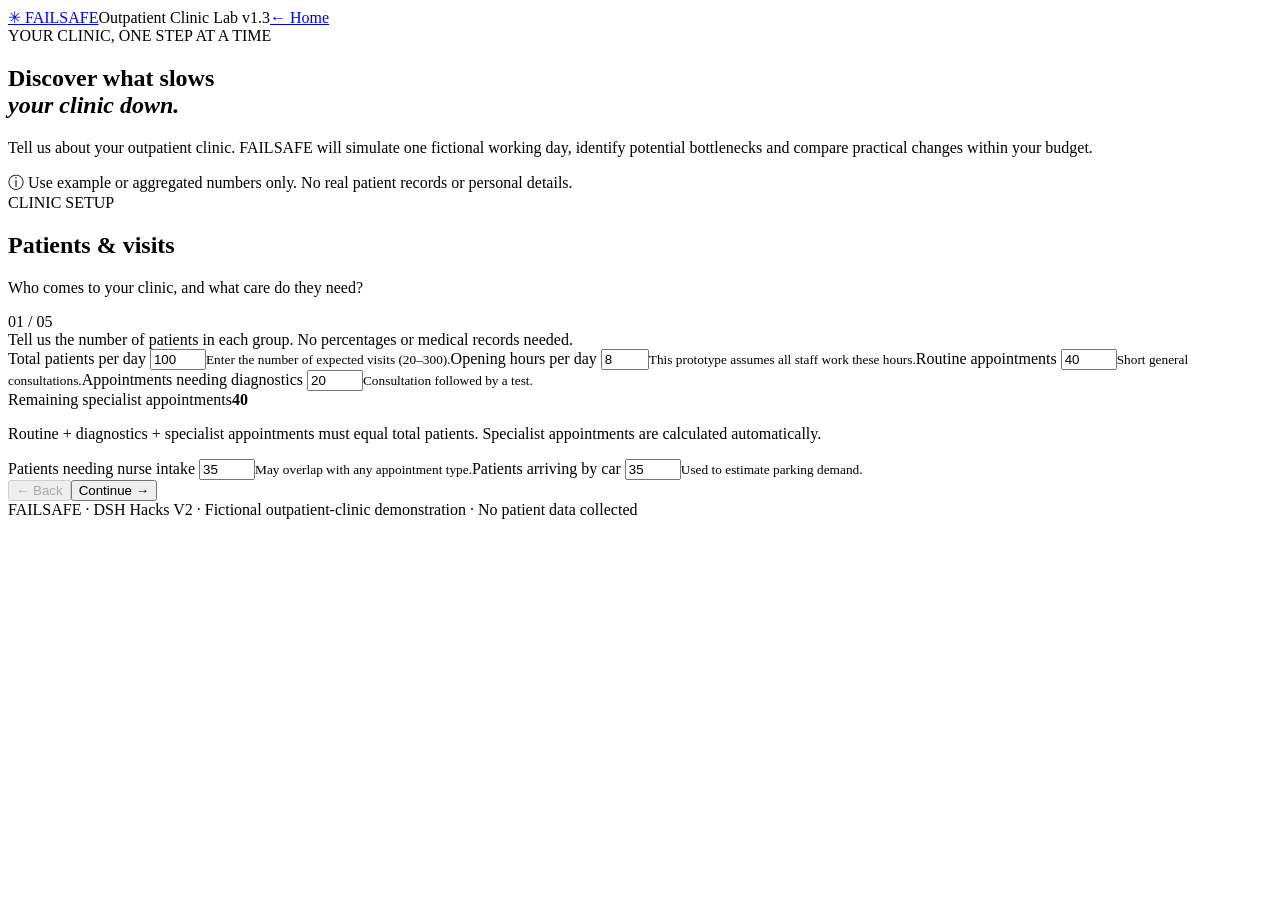
==== FAILSAFE_v0.8_Deploy/outpatient.html @ 7820ec5d "Add files via upload" ====
<!doctype html><html lang="en"><head><meta charset="utf-8"><meta name="viewport" content="width=device-width,initial-scale=1"><meta name="theme-color" content="#f6f7f3"><title>FAILSAFE — Outpatient Clinic Lab</title><link rel="icon" href="assets/favicon.svg"><link rel="stylesheet" href="assets/outpatient.css"></head><body>
<div class="orb orb-a"></div><div class="orb orb-b"></div>
<header class="top glass"><a class="brand" href="index.html"><span class="brand-icon">✳</span> FAILSAFE</a><span class="top-label">Outpatient Clinic Lab <span class="smallpill">v1.3</span></span><a class="back" href="index.html">← Home</a></header>
<main class="layout">
<section class="intro"><div class="eyebrow">YOUR CLINIC, ONE STEP AT A TIME</div><h1>Discover what slows<br><em>your clinic down.</em></h1><p>Tell us about your outpatient clinic. FAILSAFE will simulate one fictional working day, identify potential bottlenecks and compare practical changes within your budget.</p><div class="notice"><span>ⓘ</span> Use example or aggregated numbers only. No real patient records or personal details.</div></section>
<section class="wizard glass" aria-label="Clinic configuration"><div class="wizard-top"><div><span class="micro">CLINIC SETUP</span><h2 id="step-title">Patients & visits</h2><p id="step-sub">Who comes to your clinic, and what care do they need?</p></div><span id="step-count" class="count">01 / 05</span></div><div class="progress" id="progress"></div><form id="clinic-form" novalidate>
<div class="step" data-step="0"><div class="hint">Tell us the number of patients in each group. No percentages or medical records needed.</div><div class="fields two"><label>Total patients per day <input name="patients" type="number" min="20" max="300" value="100" required><small>Enter the number of expected visits (20–300).</small></label><label>Opening hours per day <input name="hours" type="number" min="4" max="12" value="8" required><small>This prototype assumes all staff work these hours.</small></label><label>Routine appointments <input name="routine_count" type="number" min="0" max="300" value="40" required><small>Short general consultations.</small></label><label>Appointments needing diagnostics <input name="diagnostic_count" type="number" min="0" max="300" value="20" required><small>Consultation followed by a test.</small></label></div><div class="inline-total"><span>Remaining specialist appointments</span><strong id="remaining-visits">40</strong></div><p class="fine">Routine + diagnostics + specialist appointments must equal total patients. Specialist appointments are calculated automatically.</p><div class="fields two"><label>Patients needing nurse intake <input name="nurse_count" type="number" min="0" max="300" value="35" required><small>May overlap with any appointment type.</small></label><label>Patients arriving by car <input name="car_count" type="number" min="0" max="300" value="35" required><small>Used to estimate parking demand.</small></label></div></div>
<div class="step" data-step="1" hidden><div class="hint">How many people are available during the modeled workday? Enter a number for each role.</div><div class="fields two"><label>General clinicians <input name="general_doctors" type="number" min="0" max="24" value="2" required></label><label>Specialist clinicians <input name="specialist_doctors" type="number" min="0" max="24" value="2" required></label><label>Nurses <input name="nurses" type="number" min="0" max="24" value="2" required></label><label>Reception staff <input name="receptionists" type="number" min="0" max="24" value="2" required></label><label>Diagnostic technicians <input name="technicians" type="number" min="0" max="24" value="1" required></label></div><p class="fine">For now, specialists are modeled as one resource pool. Individual specializations and shift rosters can be added in a later version.</p></div>
<div class="step" data-step="2" hidden><div class="hint">Enter the actual capacity of your clinic. Parking includes the maximum number of physical spaces.</div><div class="fields two"><label>Consultation rooms <input name="consult_rooms" type="number" min="0" max="30" value="4" required></label><label>Diagnostics rooms <input name="diagnostic_rooms" type="number" min="0" max="20" value="1" required></label><label>Diagnostic devices <input name="diagnostic_devices" type="number" min="0" max="20" value="1" required></label><label>Total parking spaces (maximum capacity) <input name="parking_spaces" type="number" min="0" max="1000" value="80" required><small>All physical parking places for this facility.</small></label><label>Spaces unavailable to these patients <input name="parking_reserved" type="number" min="0" max="1000" value="20" required><small>For example, spots used by staff throughout the day.</small></label></div><div class="inline-total"><span>Parking spaces available to your patients</span><strong id="parking-available">60</strong></div><p class="fine">A clinic with 80 total spaces and 20 unavailable spaces has 60 spaces for arriving patients. The simulation tracks when these become occupied and free again. Each diagnostic visit needs a technician, room and device at the same time.</p></div>
<div class="step" data-step="3" hidden><div class="hint">Set a hypothetical improvement budget. The optimizer will test affordable combinations of up to two changes.</div><div class="fields two"><label>Improvement budget (€) <input name="budget" type="number" min="0" max="5000" value="650" required><small>Enter an illustrative daily amount.</small></label></div><details class="assumptions"><summary>Advanced settings (optional) <span>⌄</span></summary><p>These settings are only needed for technical comparisons. You can leave them unchanged.</p><div class="fields"><label>Random seed <input name="seed" type="number" min="0" max="1000000" value="42"><small>Use the same number to repeat the same fictional scenario. Leave blank to use 42 automatically.</small></label></div></details><details class="assumptions"><summary>View or adjust hypothetical improvement costs <span>⌄</span></summary><p>These are example figures, not market prices. Change them to test different assumptions.</p><div class="costs" id="costs"></div></details></div>
<div class="step" data-step="4" hidden><div class="hint">Review your clinic settings. The analysis uses synthetic arrivals and illustrative service times, not actual hospital data.</div><div class="review" id="review"></div><div class="privacy"><strong>What FAILSAFE will do</strong><p>Simulate arrivals, reception, nurse intake, consultations, optional diagnostics and parking capacity using your counts. Test up to two affordable resource changes. Explain modeled constraints.</p></div></div>
<div class="form-error" id="error" role="alert" hidden></div><div class="nav"><button type="button" id="previous" class="ghost" disabled>← Back</button><button type="button" id="next" class="primary">Continue →</button><button type="submit" id="run" class="primary" hidden>Run clinic analysis ↗</button></div></form></section>
<section id="report" class="report glass" hidden aria-live="polite"><div class="report-head"><div><span class="micro">YOUR ANALYSIS</span><h2>Clinic performance report</h2><p>Results based on your example outpatient clinic configuration.</p></div><button class="ghost" type="button" id="edit">Edit scenario</button></div><div class="metrics" id="metrics"></div><div class="report-columns"><article class="subpanel"><h3>Potential bottlenecks</h3><div id="findings"></div></article><article class="subpanel"><h3>Suggested improvement</h3><div id="recommend"></div></article></div><details class="assumptions"><summary>Assumptions & limitations <span>⌄</span></summary><ul id="limitations"></ul></details><div class="report-end"><button id="rerun" type="button" class="primary">Test another scenario →</button><span>Educational simulation only · Not clinical advice</span></div></section>
</main><footer>FAILSAFE · DSH Hacks V2 · Fictional outpatient-clinic demonstration · No patient data collected</footer><script src="assets/outpatient.js" defer></script></body></html>
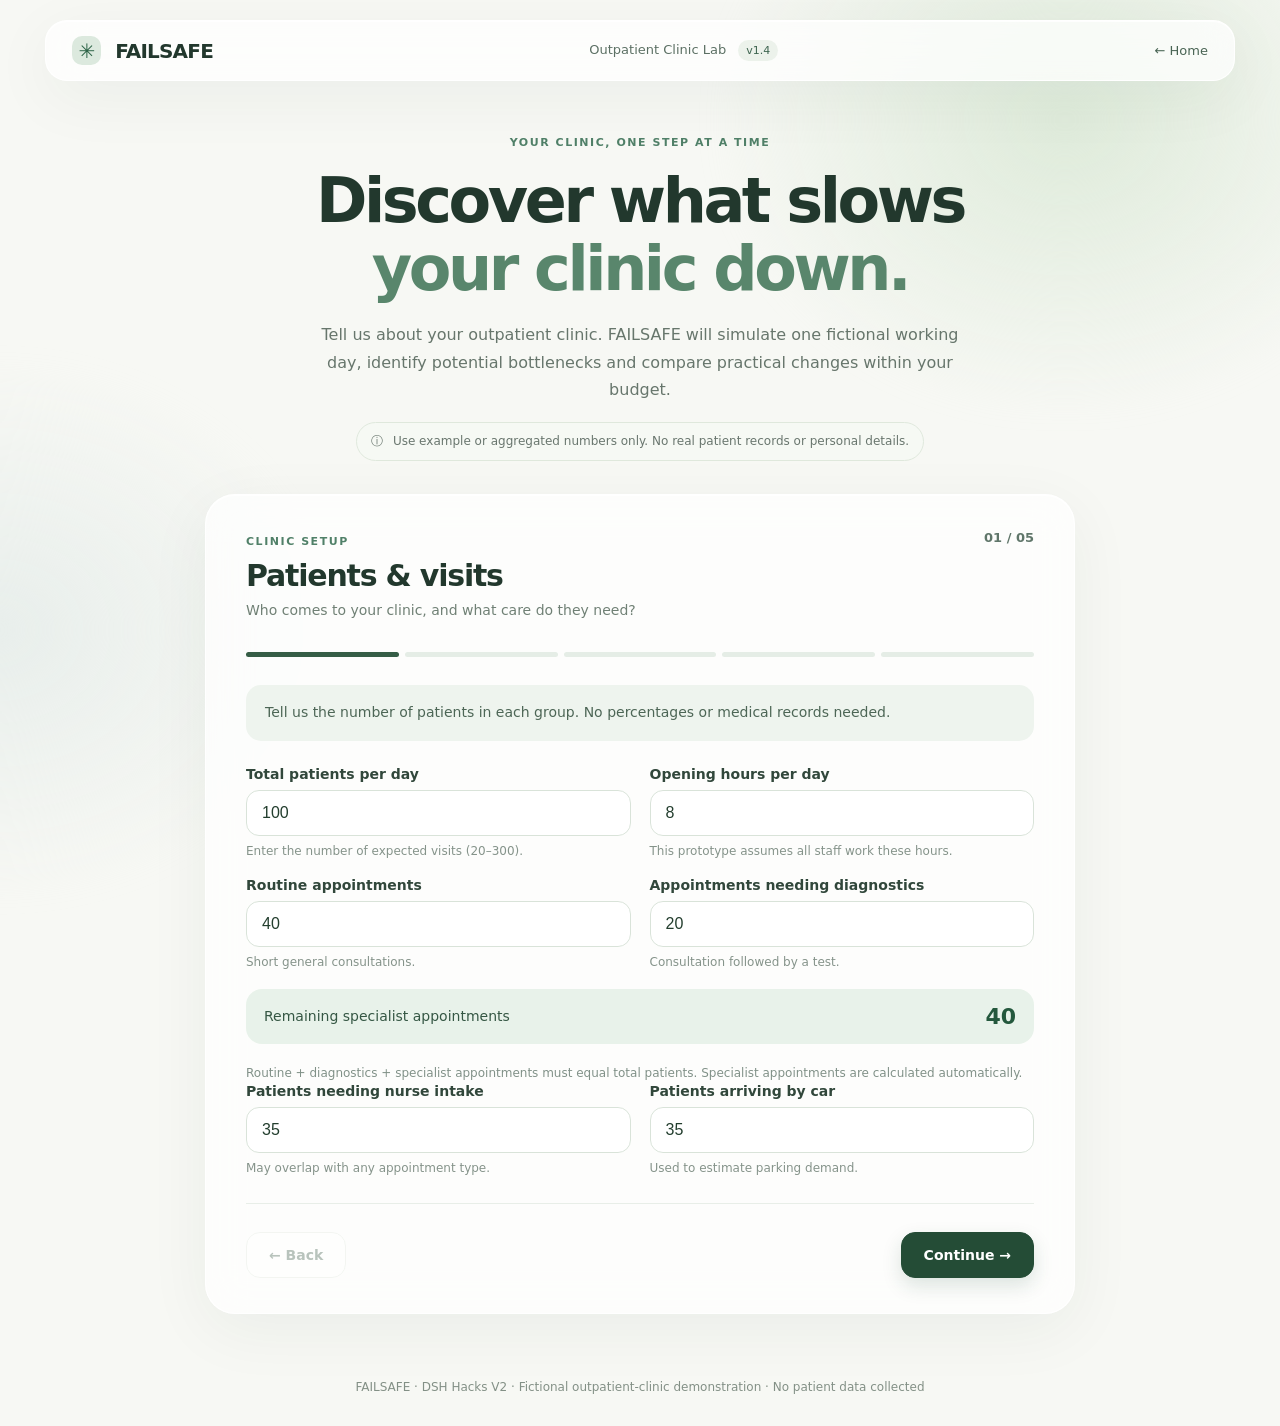
==== commit 5a7187b3: "Add files via upload" ====
--- a/FAILSAFE_v0.8_Deploy/outpatient.html
+++ b/FAILSAFE_v0.8_Deploy/outpatient.html
@@ -1,6 +1,6 @@
 <!doctype html><html lang="en"><head><meta charset="utf-8"><meta name="viewport" content="width=device-width,initial-scale=1"><meta name="theme-color" content="#f6f7f3"><title>FAILSAFE — Outpatient Clinic Lab</title><link rel="icon" href="assets/favicon.svg"><link rel="stylesheet" href="assets/outpatient.css"></head><body>
 <div class="orb orb-a"></div><div class="orb orb-b"></div>
-<header class="top glass"><a class="brand" href="index.html"><span class="brand-icon">✳</span> FAILSAFE</a><span class="top-label">Outpatient Clinic Lab <span class="smallpill">v1.3</span></span><a class="back" href="index.html">← Home</a></header>
+<header class="top glass"><a class="brand" href="index.html"><span class="brand-icon">✳</span> FAILSAFE</a><span class="top-label">Outpatient Clinic Lab <span class="smallpill">v1.4</span></span><a class="back" href="index.html">← Home</a></header>
 <main class="layout">
 <section class="intro"><div class="eyebrow">YOUR CLINIC, ONE STEP AT A TIME</div><h1>Discover what slows<br><em>your clinic down.</em></h1><p>Tell us about your outpatient clinic. FAILSAFE will simulate one fictional working day, identify potential bottlenecks and compare practical changes within your budget.</p><div class="notice"><span>ⓘ</span> Use example or aggregated numbers only. No real patient records or personal details.</div></section>
 <section class="wizard glass" aria-label="Clinic configuration"><div class="wizard-top"><div><span class="micro">CLINIC SETUP</span><h2 id="step-title">Patients & visits</h2><p id="step-sub">Who comes to your clinic, and what care do they need?</p></div><span id="step-count" class="count">01 / 05</span></div><div class="progress" id="progress"></div><form id="clinic-form" novalidate>
@@ -10,5 +10,7 @@
 <div class="step" data-step="3" hidden><div class="hint">Set a hypothetical improvement budget. The optimizer will test affordable combinations of up to two changes.</div><div class="fields two"><label>Improvement budget (€) <input name="budget" type="number" min="0" max="5000" value="650" required><small>Enter an illustrative daily amount.</small></label></div><details class="assumptions"><summary>Advanced settings (optional) <span>⌄</span></summary><p>These settings are only needed for technical comparisons. You can leave them unchanged.</p><div class="fields"><label>Random seed <input name="seed" type="number" min="0" max="1000000" value="42"><small>Use the same number to repeat the same fictional scenario. Leave blank to use 42 automatically.</small></label></div></details><details class="assumptions"><summary>View or adjust hypothetical improvement costs <span>⌄</span></summary><p>These are example figures, not market prices. Change them to test different assumptions.</p><div class="costs" id="costs"></div></details></div>
 <div class="step" data-step="4" hidden><div class="hint">Review your clinic settings. The analysis uses synthetic arrivals and illustrative service times, not actual hospital data.</div><div class="review" id="review"></div><div class="privacy"><strong>What FAILSAFE will do</strong><p>Simulate arrivals, reception, nurse intake, consultations, optional diagnostics and parking capacity using your counts. Test up to two affordable resource changes. Explain modeled constraints.</p></div></div>
 <div class="form-error" id="error" role="alert" hidden></div><div class="nav"><button type="button" id="previous" class="ghost" disabled>← Back</button><button type="button" id="next" class="primary">Continue →</button><button type="submit" id="run" class="primary" hidden>Run clinic analysis ↗</button></div></form></section>
-<section id="report" class="report glass" hidden aria-live="polite"><div class="report-head"><div><span class="micro">YOUR ANALYSIS</span><h2>Clinic performance report</h2><p>Results based on your example outpatient clinic configuration.</p></div><button class="ghost" type="button" id="edit">Edit scenario</button></div><div class="metrics" id="metrics"></div><div class="report-columns"><article class="subpanel"><h3>Potential bottlenecks</h3><div id="findings"></div></article><article class="subpanel"><h3>Suggested improvement</h3><div id="recommend"></div></article></div><details class="assumptions"><summary>Assumptions & limitations <span>⌄</span></summary><ul id="limitations"></ul></details><div class="report-end"><button id="rerun" type="button" class="primary">Test another scenario →</button><span>Educational simulation only · Not clinical advice</span></div></section>
+<section id="report" class="report glass" hidden aria-live="polite"><div class="report-head"><div><span class="micro">YOUR ANALYSIS</span><h2>Clinic performance report</h2><p>Results based on your example outpatient clinic configuration.</p></div><div class="report-actions"><button class="ghost" type="button" id="edit">Edit scenario</button><button class="primary download" type="button" id="download-pdf" disabled>↓ Download PDF</button></div></div><div class="metrics" id="metrics"></div>
+<section class="comparison" aria-labelledby="compare-title"><div class="comparison-heading"><div><h3 id="compare-title">Before vs. after</h3><p>Visits completed before closing — the same synthetic scenario.</p></div><span class="comparison-gain" id="comparison-gain">—</span></div><div id="comparison-bars"></div><p class="comparison-footnote">Both bars use a 0–100% scale. These results are modeled, not real clinical outcomes.</p></section>
+<div class="report-columns"><article class="subpanel"><h3>Potential bottlenecks</h3><div id="findings"></div></article><article class="subpanel"><h3>Suggested improvement</h3><div id="recommend"></div><div class="why-plan"><h4>Why this plan?</h4><div id="why-plan-details"></div></div></article></div><details class="assumptions"><summary>Assumptions & limitations <span>⌄</span></summary><ul id="limitations"></ul></details><div id="pdf-error" class="form-error" role="alert" hidden></div><div class="report-end"><button id="rerun" type="button" class="primary">Test another scenario →</button><span>Educational simulation only · Not clinical advice</span></div></section>
 </main><footer>FAILSAFE · DSH Hacks V2 · Fictional outpatient-clinic demonstration · No patient data collected</footer><script src="assets/outpatient.js" defer></script></body></html>
--- a/FAILSAFE_v0.8_Deploy/assets/outpatient.css
+++ b/FAILSAFE_v0.8_Deploy/assets/outpatient.css
@@ -0,0 +1,5 @@
+:root{font-family:Inter,ui-sans-serif,system-ui,-apple-system,Segoe UI,sans-serif;color:#22382d;background:#f7f8f4;font-synthesis:none}*{box-sizing:border-box}body{margin:0;min-height:100vh;position:relative;overflow-x:hidden}a{color:inherit;text-decoration:none}.orb{position:fixed;z-index:-1;filter:blur(14px);border-radius:45%;pointer-events:none}.orb-a{width:690px;height:580px;background:radial-gradient(ellipse,#dfebdb 4%,#f7f8f400 72%);top:-170px;right:-130px}.orb-b{width:670px;height:540px;background:radial-gradient(ellipse,#e8eeeb 2%,#f7f8f400 70%);left:-340px;bottom:0}.glass{background:rgba(255,255,255,.73);border:1px solid rgba(255,255,255,.98);box-shadow:0 16px 65px rgba(26,56,43,.055),inset 0 1px rgba(255,255,255,.8);backdrop-filter:blur(20px);-webkit-backdrop-filter:blur(20px)}.top{max-width:1190px;margin:20px auto 0;padding:15px 26px;border-radius:22px;display:flex;align-items:center;justify-content:space-between;gap:10px}.brand{font-size:20px;font-weight:800;letter-spacing:-.04em}.brand-icon{display:inline-grid;place-items:center;width:29px;height:29px;margin-right:8px;border-radius:10px;background:#dce9de;color:#2c6346}.top-label{font-size:13px;color:#5c7064}.smallpill{display:inline-block;padding:4px 8px;margin-left:8px;border-radius:20px;background:#ecf2eb;color:#3e6550;font-size:11px}.back{font-size:13px;color:#496454}.layout{max-width:1100px;margin:0 auto;padding:55px 20px 66px}.intro{text-align:center;max-width:750px;margin:0 auto 33px}.eyebrow,.micro{font-size:11px;letter-spacing:.14em;font-weight:800;color:#508068}.intro h1{font-size:clamp(35px,5vw,62px);line-height:1.1;letter-spacing:-.055em;margin:18px 0}.intro h1 em{font-style:normal;color:#59866c}.intro>p{color:#67766c;font-size:16px;line-height:1.7;max-width:640px;margin:0 auto 19px}.notice{display:inline-flex;align-items:center;gap:10px;border:1px solid #dfe8dc;background:#f6f9f4;border-radius:99px;padding:10px 14px;color:#69766e;font-size:12px}.wizard,.report{border-radius:30px;padding:35px 40px;max-width:870px;margin:0 auto}.wizard-top,.report-head{display:flex;align-items:flex-start;justify-content:space-between;gap:20px}.wizard h2,.report h2{font-size:30px;letter-spacing:-.04em;margin:9px 0}.wizard-top p,.report-head p{color:#708075;font-size:14px;margin:0 0 12px}.count{color:#60766a;font-size:13px;font-weight:700;white-space:nowrap}.progress{display:flex;gap:6px;margin:22px 0 28px}.progress span{height:5px;flex:1;border-radius:20px;background:#e5ede6}.progress span.active{background:#355d46}.hint{border-radius:15px;padding:17px 19px;background:#eef4ee;color:#4d6656;font-size:14px;line-height:1.55;margin-bottom:25px}.fields{display:grid;gap:19px}.fields.two{grid-template-columns:1fr 1fr}.fields label,.costs label{display:flex;flex-direction:column;gap:8px;color:#31473b;font-weight:650;font-size:14px}.fields input,.costs input{width:100%;border:1px solid #d9e3d9;background:rgba(255,255,255,.75);border-radius:13px;padding:13px 15px;outline:none;font-size:16px;color:#233e2e;transition:.16s}.fields input:focus,.costs input:focus{border-color:#67977d;box-shadow:0 0 0 3px #a0c7aa50}.fields small{color:#85938a;font-weight:400;font-size:12px}.fine{color:#819188;font-size:12px;line-height:1.6;margin:20px 0 0}.nav{display:flex;justify-content:space-between;gap:10px;align-items:center;padding-top:28px;margin-top:28px;border-top:1px solid #e8eee8}button{font:inherit;cursor:pointer;transition:transform .15s,box-shadow .15s}button:hover:not(:disabled){transform:translateY(-1px)}button:disabled{cursor:default;opacity:.35}.primary,.ghost{border-radius:14px;padding:14px 22px;font-size:14px;font-weight:700}.primary{color:#fff;background:#244c36;border:1px solid #244c36;box-shadow:0 8px 19px #1d4a3225}.ghost{color:#395846;background:#ffffffa1;border:1px solid #dfe7de}.assumptions{border:1px solid #e0e8df;background:#f9fbf8;border-radius:16px;margin-top:22px;padding:17px 20px}.assumptions summary{cursor:pointer;font-size:14px;font-weight:700;display:flex;justify-content:space-between}.assumptions p{font-size:13px;color:#728176}.costs{display:grid;grid-template-columns:1fr 1fr;gap:13px;margin:18px 0 0}.costs label{font-size:12px}.costs input{padding:10px;font-size:14px}.review{display:grid;grid-template-columns:repeat(2,minmax(0,1fr));gap:10px}.review div{background:#f1f6ef;padding:15px;border-radius:13px}.review span{display:block;color:#78877d;font-size:12px;margin-bottom:5px}.review strong{font-size:18px}.privacy{padding:19px;background:#ecf4ee;border-radius:15px;margin-top:22px;color:#355843}.privacy p{margin:6px 0 0;font-size:13px;line-height:1.55}.form-error{margin-top:18px;padding:13px;color:#984b37;background:#fff0eb;border-radius:12px;font-size:13px}.report{margin-top:24px}.metrics{display:grid;grid-template-columns:repeat(3,minmax(0,1fr));gap:13px;margin:25px 0}.metric{border:1px solid #e4eae2;background:#f5f8f3;border-radius:15px;padding:20px}.metric span{display:block;color:#728175;font-size:12px;margin-bottom:12px}.metric strong{font-size:25px;letter-spacing:-.04em}.metric small{display:block;color:#7f8e81;margin-top:6px;font-size:11px}.report-columns{display:grid;grid-template-columns:1fr 1fr;gap:16px}.subpanel{background:#f7f9f5;border:1px solid #e4ece3;border-radius:18px;padding:23px}.subpanel h3{margin:0 0 17px;font-size:18px}.finding{border-bottom:1px solid #e2e8e1;padding:13px 0}.finding:last-child{border-bottom:0}.finding strong{display:block;font-size:14px}.finding p{font-size:13px;color:#718076;line-height:1.5;margin:7px 0 0}.severity{display:inline-block;border-radius:99px;padding:4px 8px;font-size:10px;color:#955b31;background:#fff0df;margin-bottom:9px}.rec-title{font-weight:800;font-size:17px;line-height:1.4;margin:14px 0}.rec-item{margin:9px 0;padding-left:15px;position:relative;font-size:14px}.rec-item:before{content:'✓';position:absolute;left:0;color:#4f8560}.rec-summary{color:#67796a;font-size:13px;line-height:1.5}.report-end{display:flex;justify-content:space-between;align-items:center;gap:13px;margin-top:20px}.report-end span,footer{color:#839086;font-size:12px}#limitations{padding-left:20px;color:#697a6b;font-size:13px;line-height:1.7}footer{text-align:center;padding:0 15px 32px}@media(max-width:720px){.top{margin:10px;border-radius:18px;padding:12px 16px}.top-label{display:none}.layout{padding:38px 15px 45px}.wizard,.report{padding:23px 20px;border-radius:23px}.fields.two,.report-columns,.costs,.review{grid-template-columns:1fr}.metrics{grid-template-columns:1fr 1fr}.intro p{font-size:14px}.intro h1{font-size:38px}.wizard h2,.report h2{font-size:25px}.notice{border-radius:13px;line-height:1.4}.report-end{align-items:flex-start;flex-direction:column}}@media(prefers-reduced-motion:reduce){button,.fields input{transition:none}}
+
+.inline-total{display:flex;justify-content:space-between;align-items:center;gap:20px;padding:15px 18px;border-radius:16px;background:rgba(224,238,226,.72);margin:20px 0 12px;color:#355744;font-size:14px}
+.inline-total strong{font-size:22px;color:#24583d}
+@media(max-width:560px){.inline-total{font-size:12px;padding:12px 14px}.inline-total strong{font-size:18px}}
